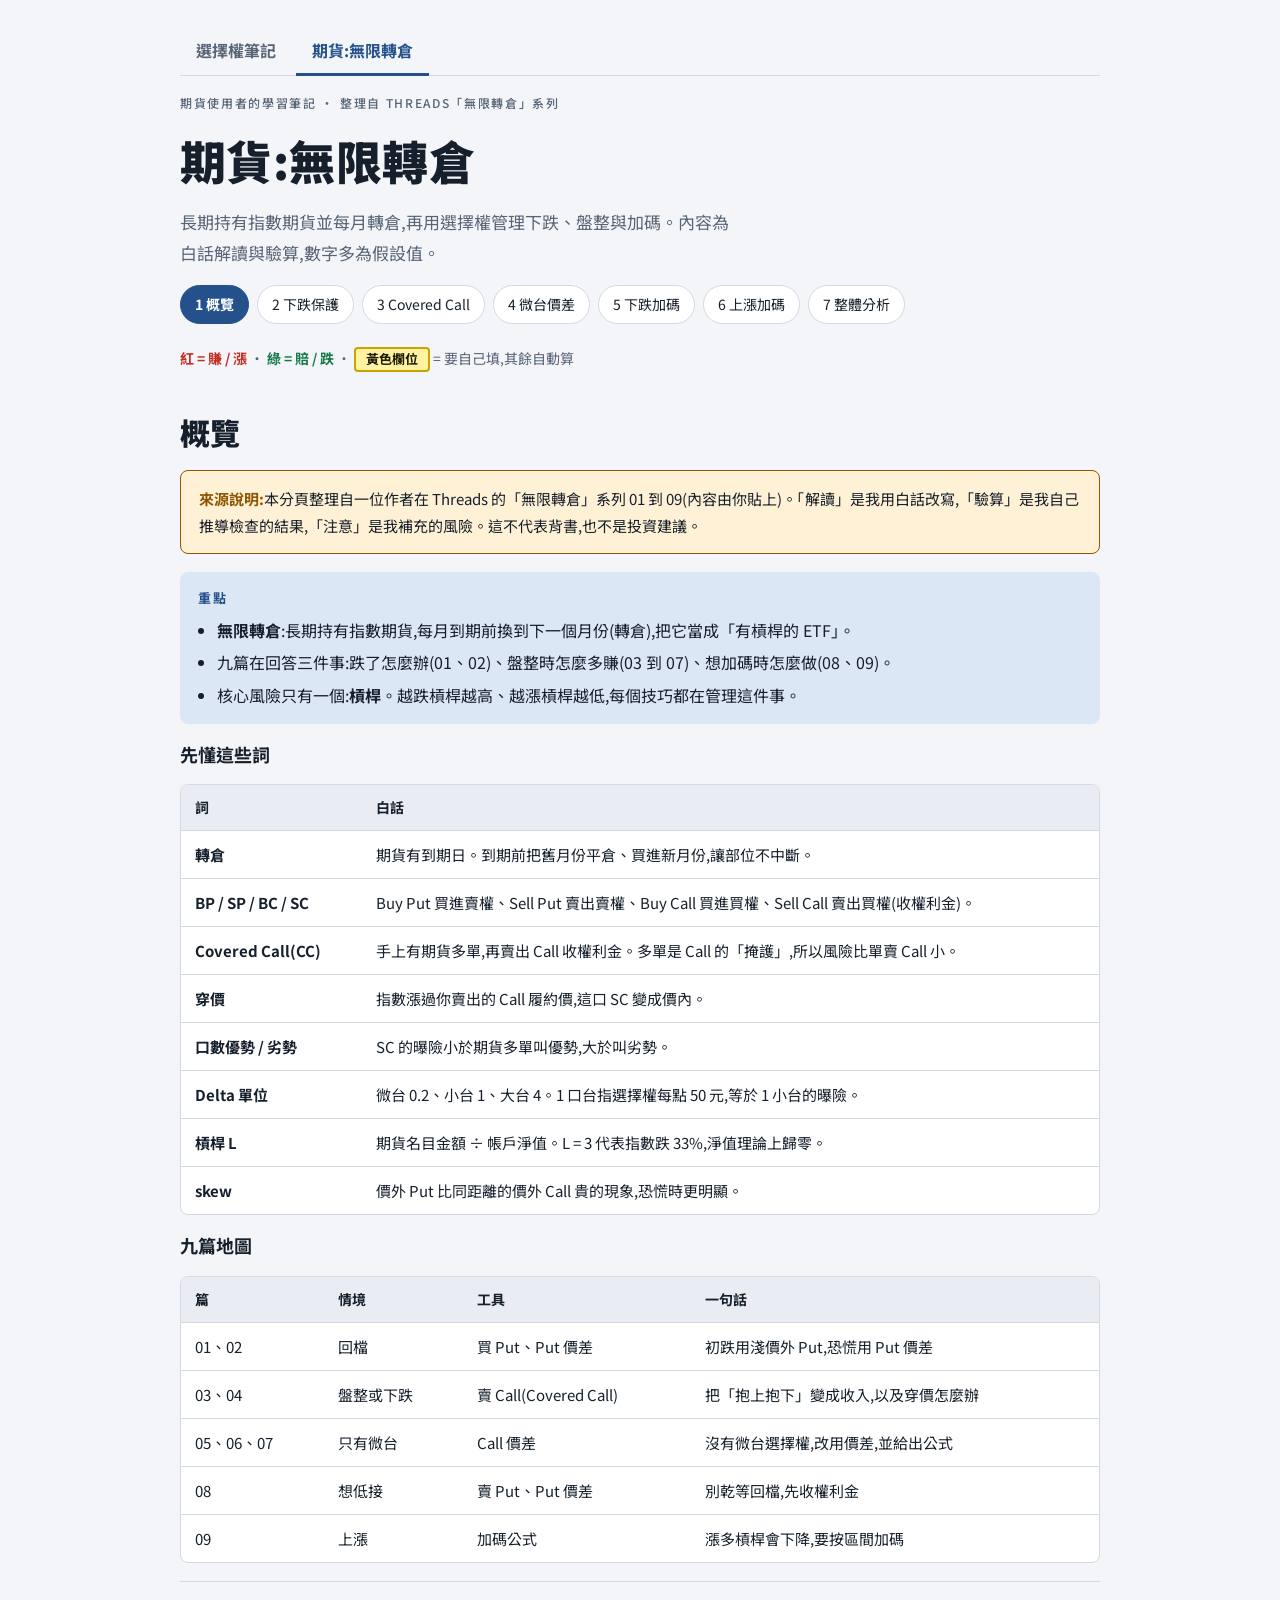
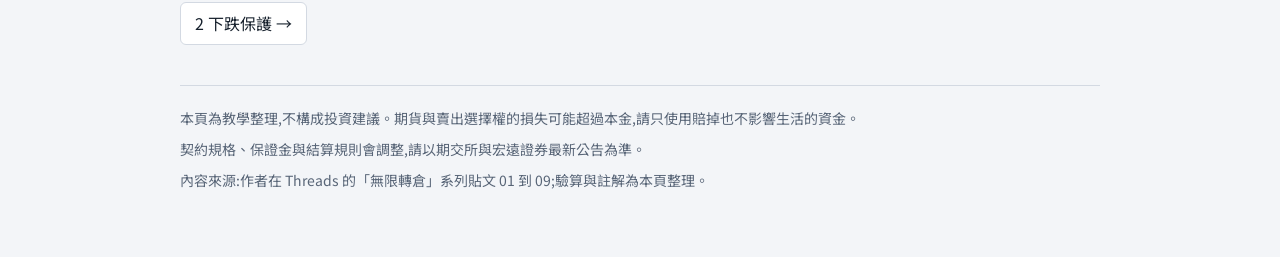
==== public/futures.html @ e097d21a "Add files via upload" ====
<!doctype html>
<html lang="zh-Hant">
<head>
<meta charset="utf-8">
<meta name="viewport" content="width=device-width, initial-scale=1, viewport-fit=cover">
<title>期貨無限轉倉筆記</title>
<style>:root{color-scheme:light;padding-top:env(safe-area-inset-top,0px);padding-bottom:env(safe-area-inset-bottom,0px)}body{margin:0}img{max-width:100%}[hidden]{display:none!important}</style>
<link rel="stylesheet" href="https://fonts.googleapis.com/css2?family=IBM+Plex+Mono:wght@400;500;600&family=Noto+Sans+TC:wght@400;500;700;900&display=swap">
<link rel="stylesheet" href="style.css">
</head>
<body>
<div class="wrap">

<header class="top">
  <nav class="sitenav" aria-label="網站">
    <a href="index.html">選擇權筆記</a>
    <a href="futures.html" aria-current="page">期貨:無限轉倉</a>
  </nav>
  <span class="eyebrow">期貨使用者的學習筆記 · 整理自 Threads「無限轉倉」系列</span>
  <h1>期貨:無限轉倉</h1>
  <p class="lead">長期持有指數期貨並每月轉倉,再用選擇權管理下跌、盤整與加碼。內容為白話解讀與驗算,數字多為假設值。</p>
  <nav class="toc" aria-label="章節">
    <a href="#overview">1 概覽</a>
    <a href="#down">2 下跌保護</a>
    <a href="#cc">3 Covered Call</a>
    <a href="#micro">4 微台價差</a>
    <a href="#addlow">5 下跌加碼</a>
    <a href="#addhigh">6 上漲加碼</a>
    <a href="#view">7 整體分析</a>
  </nav>
  <p class="legend"><span class="up"><b>紅 = 賺 / 漲</b></span> · <span class="down"><b>綠 = 賠 / 跌</b></span> · <span class="fillkey">黃色欄位</span> = 要自己填,其餘自動算</p>
</header>

<section id="overview">
  <h2>概覽</h2>
  <div class="note"><b>來源說明:</b>本分頁整理自一位作者在 Threads 的「無限轉倉」系列 01 到 09(內容由你貼上)。「解讀」是我用白話改寫,「驗算」是我自己推導檢查的結果,「注意」是我補充的風險。這不代表背書,也不是投資建議。</div>
  <div class="key"><b class="k">重點</b>
    <ul>
      <li><b>無限轉倉</b>:長期持有指數期貨,每月到期前換到下一個月份(轉倉),把它當成「有槓桿的 ETF」。</li>
      <li>九篇在回答三件事:跌了怎麼辦(01、02)、盤整時怎麼多賺(03 到 07)、想加碼時怎麼做(08、09)。</li>
      <li>核心風險只有一個:<b>槓桿</b>。越跌槓桿越高、越漲槓桿越低,每個技巧都在管理這件事。</li>
    </ul>
  </div>

  <h3>先懂這些詞</h3>
  <div class="tablewrap"><table style="min-width:560px">
    <thead><tr><th>詞</th><th>白話</th></tr></thead>
    <tbody>
      <tr><td><b>轉倉</b></td><td>期貨有到期日。到期前把舊月份平倉、買進新月份,讓部位不中斷。</td></tr>
      <tr><td><b>BP / SP / BC / SC</b></td><td>Buy Put 買進賣權、Sell Put 賣出賣權、Buy Call 買進買權、Sell Call 賣出買權(收權利金)。</td></tr>
      <tr><td><b>Covered Call(CC)</b></td><td>手上有期貨多單,再賣出 Call 收權利金。多單是 Call 的「掩護」,所以風險比單賣 Call 小。</td></tr>
      <tr><td><b>穿價</b></td><td>指數漲過你賣出的 Call 履約價,這口 SC 變成價內。</td></tr>
      <tr><td><b>口數優勢 / 劣勢</b></td><td>SC 的曝險小於期貨多單叫優勢,大於叫劣勢。</td></tr>
      <tr><td><b>Delta 單位</b></td><td>微台 0.2、小台 1、大台 4。1 口台指選擇權每點 50 元,等於 1 小台的曝險。</td></tr>
      <tr><td><b>槓桿 L</b></td><td>期貨名目金額 ÷ 帳戶淨值。L = 3 代表指數跌 33%,淨值理論上歸零。</td></tr>
      <tr><td><b>skew</b></td><td>價外 Put 比同距離的價外 Call 貴的現象,恐慌時更明顯。</td></tr>
    </tbody>
  </table></div>

  <h3>九篇地圖</h3>
  <div class="tablewrap"><table style="min-width:600px">
    <thead><tr><th>篇</th><th>情境</th><th>工具</th><th>一句話</th></tr></thead>
    <tbody>
      <tr><td>01、02</td><td>回檔</td><td>買 Put、Put 價差</td><td>初跌用淺價外 Put,恐慌用 Put 價差</td></tr>
      <tr><td>03、04</td><td>盤整或下跌</td><td>賣 Call(Covered Call)</td><td>把「抱上抱下」變成收入,以及穿價怎麼辦</td></tr>
      <tr><td>05、06、07</td><td>只有微台</td><td>Call 價差</td><td>沒有微台選擇權,改用價差,並給出公式</td></tr>
      <tr><td>08</td><td>想低接</td><td>賣 Put、Put 價差</td><td>別乾等回檔,先收權利金</td></tr>
      <tr><td>09</td><td>上漲</td><td>加碼公式</td><td>漲多槓桿會下降,要按區間加碼</td></tr>
    </tbody>
  </table></div>
</section>

<section id="down">
  <h2>01、02 下跌時怎麼保護</h2>
  <p>作者把回檔分成兩個階段,各階段最好的工具不一樣。共同的邏輯是:<b>保護要趁便宜時買</b>。</p>
  <div class="grid g2">
    <div class="card">
      <h3>初跌、剛轉弱 <small>IV 還沒爆高</small></h3>
      <ul class="plain">
        <li><b>第一名:買淺價外 Put(BP)</b></li>
        <li>成本與保護最均衡</li>
        <li>IV 低、Put 便宜,適合提早建立</li>
        <li>排最後的是賣 Call:能收錢,但擋不住繼續下跌</li>
      </ul>
    </div>
    <div class="card">
      <h3>已跌一大段、恐慌 <small>IV 已高</small></h3>
      <ul class="plain">
        <li><b>第一名:Put 價差</b>(買一口 Put,同時賣更低履約價的 Put 補貼成本)</li>
        <li>IV 高時單買 Put 太貴</li>
        <li>恐慌時價外 Put 因 skew 特別貴</li>
        <li>賣價外 Call:權利金肥,但擋不住崩跌</li>
      </ul>
    </div>
  </div>
  <p class="muted small">作者更正:恐慌時補貼成本用的是 SP(賣 Put),不是 BP。</p>
  <details><summary>看完整排名</summary>
    <div class="grid g2" style="margin-top:12px">
      <div><b>初跌排名</b>
        <ol class="steps"><li>BP 淺價外</li><li>BP 價平</li><li>Buy Put Spread</li><li>BP 深價外</li><li>SC 價外</li><li>SC 價平</li><li>SC 價內</li><li>SC 深價內</li></ol></div>
      <div><b>恐慌排名</b>
        <ol class="steps"><li>Buy Put Spread</li><li>BP 價平</li><li>BP 淺價外</li><li>BP 深價外</li><li>SC 價外</li><li>SC 價平</li><li>SC 價內</li><li>SC 深價內</li></ol></div>
    </div>
    <p class="muted small" style="margin-top:10px">價內的 SC 雖然降低 Delta,但會鎖死之後的反彈空間,所以越價內排名越後面。</p>
  </details>
  <div class="chartwrap"><div id="f-chartA" role="img" aria-label="期貨加 Put 價差的損益示意圖"></div></div>
  <p class="muted small">示意圖(單位為相對點數):虛線是只有期貨,實線是期貨加 Put 價差。跌到買入的 Put 履約價後損失被擋住,再跌過賣出的 Put 履約價,保護用完,損失又開始增加。</p>
  <div class="info"><b>注意:</b>買 Put 是持續的保費成本。Put 價差只防「一段」跌幅,崩盤跌過賣出的 Put 履約價就不再有保護。作者的排名來自邏輯與經驗,貼文沒有提供回測。</div>
</section>

<section id="cc">
  <h2>03、04 盤整時賣 Call(Covered Call)</h2>
  <p>作者的想法:無限轉倉平常上下震盪,「抱上抱下像做白工」。Covered Call 把盤整變成收入,代價是上漲會被封頂。</p>
  <h3>七個步驟</h3>
  <div class="card">
    <ol class="steps">
      <li><b>算總 Delta</b>:微台 0.2、小台 1、大台 4,加總就是你的期貨曝險。例如 1 大台加 2 小台 = 6。</li>
      <li><b>選週選</b>:週選、週五選或次週選,不要一開始就選月選。短期比較好預測。</li>
      <li><b>選履約價</b>:參考日 K 以上的轉折高點、起跌點、大量區、缺口、均線。</li>
      <li><b>算損益兩平</b> = 履約價 + 權利金,通常要大於「當月轉倉成本價」。下跌時建立 SC 要特別注意這點。</li>
      <li><b>決定口數</b>:SC 與期貨的比例小於 1:1。例如總 Delta 是 6,SC 最多 5 口,上漲時仍有一部分的超額獲利。</li>
      <li><b>下單</b>:掛單或讓點成交。</li>
      <li><b>持有等結算</b>:最簡單是一路壓制到歸零(權利金全收);另一種是被穿價,見下方。</li>
    </ol>
  </div>
  <div class="chartwrap"><div id="f-chartB" role="img" aria-label="期貨加 Covered Call 的損益示意圖"></div></div>
  <p class="muted small">示意圖:虛線是只有期貨,實線是期貨加賣出 Call。履約價以上損益被封頂在「履約價 + 權利金 − 建倉價」。只要這個數大於 0,被穿價也不會賠,只是賺得少。</p>
  <div class="card">
    <h3>數字例子(假設)</h3>
    <ul class="plain num" style="font-size:15px">
      <li>1 口小台多單,建倉價 46,000</li>
      <li>賣 1 口週選 Call,履約價 47,000,權利金 150 點 = <span class="up">+7,500</span> 元</li>
      <li>損益兩平 = 47,000 + 150 = 47,150,大於 46,000,條件成立</li>
      <li>漲過 47,000 後,整組最多賺 (47,150 − 46,000) × 50 = <span class="up">+57,500</span> 元,不再增加</li>
      <li>下跌時只有 150 點(7,500 元)的緩衝</li>
    </ul>
  </div>

  <h3>04 被穿價怎麼辦</h3>
  <div class="tablewrap"><table style="min-width:600px">
    <thead><tr><th>情況</th><th>作者的做法</th><th>白話原因</th></tr></thead>
    <tbody>
      <tr><td><b>SC 口數優勢</b><br><span class="muted">SC 少於期貨</span></td><td>不要停損 SC,可以加碼 SC,最好進結算</td><td>SC 進價內後權利金會加速上升,此時停損往往停在很差的位置。期貨的獲利會抵銷,只是少賺。</td></tr>
      <tr><td><b>SC 等口數</b></td><td>一律進結算</td><td>沒有優勢,不要在中途操作</td></tr>
      <tr><td><b>SC 口數劣勢</b><br><span class="muted">SC 多於期貨</span></td><td>初學者最該避免。減碼到等口數,記錄虧損</td><td>上漲時 SC 的虧損會超過期貨獲利</td></tr>
    </tbody>
  </table></div>
  <ul class="plain">
    <li><b>口數優勢時加碼 SC 看法</b>:看反轉就選價內、看盤整選價平、看盤漲選價外。看續急漲則不動作,保留期貨獲利。</li>
    <li><b>不要對鎖 SC 隨意停損</b>:用反向部位把 SC 的損益鎖住,或在價內中途停損,都容易停在最差位置。</li>
    <li>如果真要停損,力求在<b>幾乎沒有時間價值</b>時做。</li>
    <li>結算後 SC 虧損怎麼處理,作者說後續再分享(你貼的九篇沒有這段)。</li>
  </ul>
  <div class="info"><b>我的分析:</b>
    <ul class="plain">
      <li>「只是少賺不會賠」要<b>同時</b>成立兩個條件:履約價 + 權利金 &gt; 建倉成本,且 SC 口數 ≤ 期貨曝險。有一個不成立,少賺就變成真的賠。</li>
      <li>上漲被封頂,下跌只有權利金緩衝。所以跌大時 CC 幫助有限,這就是第 01、02 篇要另外買 Put 的原因。</li>
      <li>「不要停損 SC」是針對口數優勢的情形,不能套用到等口數以上。</li>
      <li>週選的 Gamma 很大,穿價後權利金劇烈波動,心理壓力大。</li>
    </ul>
  </div>
</section>

<section id="micro">
  <h2>05、06、07 只有微台時:Call 價差</h2>
  <p>台指選擇權每點 50 元,微台每點 10 元,<b>1 口選擇權 = 5 口微台</b>。微台不足 5 口時,沒有對應的選擇權可以做 Covered Call,所以作者改用 <b>Call 價差</b>:賣出履約價 S1 的 Call,同時買進更高履約價 S2 的 Call 當保險。這樣最壞虧損固定,不會無限擴大。</p>
  <div class="tablewrap"><table style="min-width:560px">
    <thead><tr><th>符號</th><th>意思</th></tr></thead>
    <tbody>
      <tr><td class="num">n</td><td>微台口數(小於 5)</td></tr>
      <tr><td class="num">F</td><td>期貨建倉價</td></tr>
      <tr><td class="num">S1 / S2</td><td>賣出 Call 的履約價 / 買進 Call 的履約價</td></tr>
      <tr><td class="num">P</td><td>價差收到的權利金(點)</td></tr>
      <tr><td class="num">D</td><td>下跌保護:權利金能墊住的點數,D = 5P ÷ n</td></tr>
      <tr><td class="num">U</td><td>價差最大虧損相當於微台上漲多少點,U = 5(S2 − S1 − P) ÷ n</td></tr>
      <tr><td class="num">X</td><td>漲過 S2 之後,獲利回到「漲到 S1 時」那麼多的期貨價</td></tr>
      <tr><td class="num">E</td><td>保護恢復比 = D ÷ (X − F)。越大越好</td></tr>
    </tbody>
  </table></div>
  <div class="card">
    <h3>作者的結論,翻成白話</h3>
    <ul class="plain">
      <li><b>安全條件</b>:n × (S1 − F) ≥ 5 × (S2 − S1 − P)。意思是微台漲到 S1 賺的錢,足夠付價差的最壞虧損。</li>
      <li><b>保護與犧牲是固定總和</b>:D + U = 5 × (S2 − S1) ÷ n。想多保護就必須多犧牲上漲空間,沒有免費午餐。</li>
      <li>例:1 口微台、價差 500 點,D + U 一定等於 2,500。想保護 2,000 點,最多只能犧牲 500 點上漲。</li>
      <li><b>有效成本</b> Feff = F − D,可以理解成把權利金折進建倉價之後的成本。</li>
      <li>最佳化(找最大的 E)可以用 Excel 解。</li>
    </ul>
  </div>
  <h3>微台 Call 價差試算</h3>
  <div class="calc">
    <fieldset class="fillset">
      <legend>我的參數(預設是範例)</legend>
      <div class="fields">
        <label for="m-n">微台口數 n <input class="fill" id="m-n" type="number" step="1" min="1" inputmode="numeric" value="1"></label>
        <label for="m-F">建倉價 F <input class="fill" id="m-F" type="number" step="50" inputmode="numeric" value="44000"></label>
        <label for="m-S1">賣出履約價 S1 <input class="fill" id="m-S1" type="number" step="100" inputmode="numeric" value="46000"></label>
        <label for="m-S2">買進履約價 S2 <input class="fill" id="m-S2" type="number" step="100" inputmode="numeric" value="46500"></label>
        <label for="m-P">價差權利金 P(點) <input class="fill" id="m-P" type="number" step="1" inputmode="decimal" value="250"></label>
      </div>
    </fieldset>
    <div class="out" id="m-out" aria-live="polite"></div>
  </div>
  <div class="chartwrap"><div id="f-chartD" role="img" aria-label="微台加 Call 價差的損益圖"></div></div>
  <div class="info"><b>驗算結果:</b>
    <ul class="plain">
      <li>式 1 到式 4、式 6 我用損益函數推導,都成立。</li>
      <li><b>式 5 的正負號疑似寫反</b>:貼文寫 Feff = S1 − 5(S1 − S2) ÷ n。我推出來是 Feff = S1 − 5(S2 − S1) ÷ n。用範例數字代入,貼文的式子會得到 48,500,正確應是 43,500。這只在條件剛好取等號時成立,請向作者確認。</li>
      <li>組合損益漲過 S1 後的最低點在 S2。作者的安全條件比「剛好不虧」更保守,多留了一段餘裕。</li>
    </ul>
  </div>
  <div class="note"><b>注意:</b>條件成立代表「往上不會虧」,不是「沒有風險」。價格跌破 F − D 還是會虧。而且條件要求 S1 離建倉價夠遠,等於建倉價要低很多(已經有明顯浮盈)才做得起這個價差。</div>
</section>

<section id="addlow">
  <h2>08 下跌加碼:賣 Put,別乾等</h2>
  <p>想低接卻等不到回檔?作者的做法是先<b>賣 Put 收權利金</b>。如果真的跌到履約價,結算的虧損就直接轉成期貨多單的進場價。等於「一張附權利金的限價買單」。</p>
  <div class="chartwrap"><div id="f-chartC" role="img" aria-label="裸賣 Put 與 Put 價差的損益示意圖"></div></div>
  <p class="muted small">示意圖:虛線是裸賣 Put,跌越多虧越多。實線是 Put 價差,最大虧損被固定。</p>
  <div class="tablewrap"><table style="min-width:600px">
    <thead><tr><th></th><th>裸賣 Put(SP)</th><th>Put 價差</th></tr></thead>
    <tbody>
      <tr><td><b>權利金</b></td><td>最多</td><td>較少</td></tr>
      <tr><td><b>保證金</b></td><td>高</td><td>省</td></tr>
      <tr><td><b>最大虧損</b></td><td>很大,不固定</td><td>已知</td></tr>
      <tr><td><b>結算前能否動作</b></td><td>要等結算才能加碼</td><td>可以中途轉成期貨多單</td></tr>
      <tr><td><b>怕 V 型反轉</b></td><td>怕,會錯過進場點</td><td>比較不怕</td></tr>
      <tr><td><b>適合情境</b></td><td>接近結算、權利金非常超額(高 IV、逆勢進場)</td><td>一般情況</td></tr>
    </tbody>
  </table></div>
  <div class="card">
    <h3>作者的評分方式</h3>
    <ul class="plain">
      <li>F:理論期貨價,W:價差寬度,K:賣出的 Put 履約價,C:收到權利金。</li>
      <li><b>損益兩平緩衝</b> D = F − K + C(現價離損益兩平多遠)。</li>
      <li><b>風險效率</b> E = D ÷ (W − C):每承擔 1 點最大風險,換到多少點保護。</li>
      <li>在「權利金不低於 Cmin」的前提下找最大的 <span class="num">E × (C ÷ Cmin)^0.5</span>。開根號是讓權利金有權重,但效益遞減,不會一直偏向價平。</li>
    </ul>
  </div>
  <div class="calc">
    <fieldset class="fillset">
      <legend>Put 價差試算(預設是範例)</legend>
      <div class="fields">
        <label for="sp-F">理論期貨價 F <input class="fill" id="sp-F" type="number" step="50" inputmode="numeric" value="46000"></label>
        <label for="sp-K">賣出 Put 履約價 K <input class="fill" id="sp-K" type="number" step="100" inputmode="numeric" value="45000"></label>
        <label for="sp-W">價差寬度 W <input class="fill" id="sp-W" type="number" step="100" inputmode="numeric" value="500"></label>
        <label for="sp-C">收到權利金 C(點) <input class="fill" id="sp-C" type="number" step="1" inputmode="decimal" value="150"></label>
        <label for="sp-Cmin">最低權利金 Cmin <input class="fill" id="sp-Cmin" type="number" step="1" inputmode="decimal" value="100"></label>
      </div>
    </fieldset>
    <div class="out" id="sp-out" aria-live="polite"></div>
  </div>
  <div class="info"><b>注意:</b>賣 Put 是在下跌時<b>增加多方曝險</b>。多單已經被套牢時再賣 Put,崩盤時損失會疊加。價差能固定單筆最大虧損,但如果連續加碼,總風險仍會累積。權利金也不是保證:結算時價內的 Put 要付現金。</div>
</section>

<section id="addhigh">
  <h2>09 上漲加碼:維持槓桿區間</h2>
  <p>作者的論點:正二(每日再平衡,維持約 2 倍曝險)設計不好;期貨無限轉倉則是<b>越跌槓桿越高、越漲槓桿越低</b>。漲多了槓桿會自然下降,所以應該依區間加碼,讓槓桿維持在你設定的範圍內。</p>
  <div class="card">
    <h3>公式,翻成白話</h3>
    <ul class="plain">
      <li><b>淨值</b> E(F) = E0 + n × M × (F − F0)</li>
      <li><b>槓桿</b> L = n × M × F ÷ E(F)(名目金額 ÷ 淨值)</li>
      <li>設定區間 Lmin 到 Lmax(例如 2.5 到 3.5)。L 跌到 Lmin 以下就該加碼。</li>
      <li><b>加碼觸發價</b>:Lmin × (E0 − n×M×F0) ÷ (n×M×(1 − Lmin))</li>
      <li><b>加碼後不超過 Lmax 的最低價</b>:Lmax × (E0 − n×M×F0) ÷ (M × (n + 1 − n×Lmax))</li>
      <li>加碼要在這兩個價位之間完成。我驗算過這兩條式子,推導成立。</li>
    </ul>
  </div>
  <h3>加碼區間試算</h3>
  <div class="calc">
    <fieldset class="fillset">
      <legend>我的部位(預設是範例)</legend>
      <div class="fields">
        <label for="lv-E">初始淨值 E0(元) <input class="fill" id="lv-E" type="number" step="10000" inputmode="numeric" value="2300000"></label>
        <label for="lv-n">目前口數 n <input class="fill" id="lv-n" type="number" step="1" min="1" inputmode="numeric" value="3"></label>
        <label for="lv-M">契約乘數 M
          <select class="fill" id="lv-M"><option value="10">微台 10</option><option value="50" selected>小台 50</option><option value="200">大台 200</option></select></label>
        <label for="lv-F">建倉價 F0 <input class="fill" id="lv-F" type="number" step="50" inputmode="numeric" value="46000"></label>
        <label for="lv-min">槓桿下限 Lmin <input class="fill" id="lv-min" type="number" step="0.1" inputmode="decimal" value="2.5"></label>
        <label for="lv-max">槓桿上限 Lmax <input class="fill" id="lv-max" type="number" step="0.1" inputmode="decimal" value="3.5"></label>
      </div>
    </fieldset>
    <div class="out" id="lv-out" aria-live="polite"></div>
  </div>
  <div class="tablewrap"><table id="lv-table" style="min-width:560px">
    <thead><tr><th>第幾次加碼</th><th class="r">目前口數</th><th class="r">價位區間(低 → 高)</th><th class="r">加碼後口數</th><th class="r">觸發價的加碼後槓桿</th></tr></thead>
    <tbody></tbody>
  </table></div>
  <div class="note"><b>注意:</b>表格假設每次都在觸發價加碼。實際要考慮保證金是否足夠、價格跳空、手續費與稅。加碼價位低於這個區間會讓槓桿太高,高於區間就超過了作者建議的時機。</div>
</section>

<section id="view">
  <h2>我的整體分析</h2>
  <div class="grid g2">
    <div class="card">
      <h3>這套方法成立的前提</h3>
      <ul class="plain">
        <li>標的長期向上(台股指數)</li>
        <li>有足夠的現金緩衝,不會被強制平倉</li>
        <li>懂結算、保證金、Delta 與口數的算法</li>
        <li>能照規則執行,不臨時改變</li>
      </ul>
    </div>
    <div class="card">
      <h3>主要風險</h3>
      <ul class="plain">
        <li><b>爆倉</b>:槓桿 3 倍,跌約 33% 淨值理論上歸零,實務上更早被強制平倉</li>
        <li><b>賣方風險</b>:SC、SP 都是賣方,損失可能很大</li>
        <li><b>跳空與夜盤</b>:停損來不及執行</li>
        <li><b>越跌越加碼</b>:08 的做法在崩盤時是疊加風險</li>
      </ul>
    </div>
  </div>
  <div class="card">
    <h3>九篇貼文沒有提供的資訊</h3>
    <ul class="plain">
      <li>回測資料與最大回撤</li>
      <li>實際的保證金需求與追繳規則</li>
      <li>轉倉成本(正價差與逆價差)、手續費、期交稅</li>
      <li>「輾壓正二」缺乏數據:槓桿 2.5 到 3.5 倍本來就比 2 倍風險高,不能只比報酬</li>
    </ul>
  </div>
  <div class="info"><b>給你的建議路徑:</b>你已經會做期貨,可以先把這頁當作學習材料。先在選擇權部分的模擬環境理解 Covered Call 與價差的損益,再用一口小台或微台試單。槓桿的規劃最重要:先決定你能承受的最大跌幅,再反推最高槓桿。這是教學資訊,不構成投資建議,是否採用請自行判斷。</div>
</section>

<footer>
  <span>本頁為教學整理,不構成投資建議。期貨與賣出選擇權的損失可能超過本金,請只使用賠掉也不影響生活的資金。</span>
  <span>契約規格、保證金與結算規則會調整,請以期交所與宏遠證券最新公告為準。</span>
  <span>內容來源:作者在 Threads 的「無限轉倉」系列貼文 01 到 09;驗算與註解為本頁整理。</span>
</footer>

</div>

<script>
/* ---------- 期貨:無限轉倉 ---------- */
(function(){
  var g=function(id){return document.getElementById(id);};
  var fmt=function(n){return Math.round(n).toLocaleString('en-US');};
  var sgn=function(n){var r=Math.round(n);return (r>0?'+':(r<0?'−':''))+Math.abs(r).toLocaleString('en-US');};
  var cls=function(n){return n>0?'up':(n<0?'down':'');};
  var nv=function(id,d){var v=parseFloat(g(id).value);return isNaN(v)?d:v;};
  function nice(lo,hi,cnt){
    var raw=(hi-lo)/cnt; if(raw<=0) return [lo];
    var p=Math.pow(10,Math.floor(Math.log10(raw))), m=raw/p, st=(m<=1?1:(m<=2?2:(m<=5?5:10)))*p, out=[];
    for(var v=Math.ceil(lo/st)*st; v<=hi+1e-9; v+=st) out.push(v);
    return out;
  }
  function chart(id,o){
    var el=g(id); if(!el) return;
    var W=o.W||560,H=o.H||260,ml=o.ml||56,mr=o.mr||16,mt=24,mb=44;
    var xs=function(x){return ml+(x-o.x0)/(o.x1-o.x0)*(W-ml-mr);};
    var ys=function(y){return mt+(o.y1-y)/(o.y1-o.y0)*(H-mt-mb);};
    var s='<svg viewBox="0 0 '+W+' '+H+'" style="min-width:'+(o.minw||460)+'px;display:block;width:100%;height:auto" aria-hidden="true">';
    (o.yt||[]).forEach(function(t){ s+='<line class="'+(t[0]===0?'axis0':'axis')+'" x1="'+ml+'" x2="'+(W-mr)+'" y1="'+ys(t[0])+'" y2="'+ys(t[0])+'"/>'+(t[1]!==''?'<text class="tick" x="'+(ml-8)+'" y="'+(ys(t[0])+4)+'" text-anchor="end">'+t[1]+'</text>':''); });
    (o.xt||[]).forEach(function(t){ s+='<line class="axis" x1="'+xs(t[0])+'" x2="'+xs(t[0])+'" y1="'+mt+'" y2="'+(H-mb)+'" stroke-dasharray="2 4"/><text class="tick" x="'+xs(t[0])+'" y="'+(H-mb+16)+'" text-anchor="middle">'+t[1]+'</text>'; });
    s+='<text class="cap" x="'+(ml+(W-ml-mr)/2)+'" y="'+(H-6)+'" text-anchor="middle">'+o.xl+'</text><text class="cap" x="'+(ml-8)+'" y="'+(mt-8)+'" text-anchor="end">'+o.yl+'</text>';
    o.series.forEach(function(se){ s+='<polyline class="'+se.cls+'" points="'+se.pts.map(function(p){return xs(p[0]).toFixed(1)+','+ys(p[1]).toFixed(1);}).join(' ')+'"/>'; });
    (o.texts||[]).forEach(function(t){ s+='<text class="lbl2" style="font-size:13px;font-weight:700;fill:var(--fg)" x="'+(xs(t.x)+(t.dx||0))+'" y="'+(ys(t.y)+(t.dy||0))+'" text-anchor="'+(t.a||'start')+'">'+t.t+'</text>'; });
    (o.marks||[]).forEach(function(m){ s+='<circle class="dot" cx="'+xs(m.x)+'" cy="'+ys(m.y)+'" r="5"/>'; });
    el.innerHTML=s+'</svg>';
  }
  var ZERO=[[0,'0']];
  /* A: 期貨 + Put 價差 */
  chart('f-chartA',{x0:80,x1:120,y0:-20,y1:22,yt:ZERO,xt:[[87,'賣出 Put'],[95,'買入 Put'],[100,'建倉價']],xl:'指數(相對點數)',yl:'損益',
    series:[{cls:'ld',pts:[[80,-20],[120,20]]},{cls:'l3',pts:[[80,-14],[87,-7],[95,-7],[120,18]]}],
    texts:[{x:119,y:20,t:'只有期貨',a:'end',dy:-10},{x:119,y:18,t:'期貨 + Put 價差',a:'end',dy:36},{x:91,y:-7,t:'保護區:損失被擋住',a:'middle',dy:-12}]});
  /* B: 期貨 + Covered Call */
  chart('f-chartB',{x0:80,x1:120,y0:-22,y1:24,yt:ZERO,xt:[[100,'建倉價'],[108,'履約價']],xl:'指數(相對點數)',yl:'損益',
    series:[{cls:'ld',pts:[[80,-20],[120,20]]},{cls:'l2',pts:[[80,-17],[108,11],[120,11]]}],
    texts:[{x:119,y:20,t:'只有期貨',a:'end',dy:-10},{x:119,y:11,t:'封頂',a:'end',dy:24}]});
  /* C: 裸 SP vs Put 價差 */
  chart('f-chartC',{x0:80,x1:120,y0:-18,y1:10,yt:ZERO,xt:[[92,'買入 Put'],[100,'賣出 Put 履約價']],xl:'指數(相對點數)',yl:'損益',
    series:[{cls:'ld',pts:[[80,-16],[100,4],[120,4]]},{cls:'l1',pts:[[80,-4],[92,-4],[100,4],[120,4]]}],
    texts:[{x:80,y:-16,t:'裸賣 Put:跌越多虧越多',a:'start',dx:6,dy:-8},{x:80,y:-4,t:'價差:最大虧損固定',a:'start',dx:6,dy:-8}]});

  /* D: 微台 Call 價差 */
  function renderMicro(){
    var n=Math.max(1,nv('m-n',1)),F=nv('m-F',44000),S1=nv('m-S1',46000),S2=nv('m-S2',46500),P=nv('m-P',250),W=S2-S1;
    if(!(W>0)){ g('m-out').innerHTML='<div class="note">買進履約價 S2 要大於賣出履約價 S1。</div>'; g('f-chartD').innerHTML=''; return; }
    var T=function(S){ return 10*n*(S-F)+50*P-50*Math.max(0,Math.min(S-S1,W)); };
    var maxLoss=50*(W-P), gainS1=10*n*(S1-F), ok=gainS1>=maxLoss;
    var D=5*P/n, U=5*(W-P)/n, X=S1+5*W/n, Feff=F-D, E=(X-F)>0?D/(X-F):0, tmin=T(S2);
    var rows=[
      ['價差收到權利金',sgn(50*P)+' 元',cls(1)],
      ['價差最大虧損','−'+fmt(maxLoss)+' 元','down'],
      ['微台漲到 S1 的獲利',sgn(gainS1)+' 元',cls(gainS1)],
      ['安全條件(獲利 ≥ 最大虧損)',ok?'成立':'不成立',ok?'up':'down'],
      ['漲過 S1 後的最低點(在 S2)',sgn(tmin)+' 元',cls(tmin)],
      ['下跌保護 D = 5P ÷ n',fmt(D)+' 點',''],
      ['上漲犧牲 U',fmt(U)+' 點',''],
      ['D + U = 5(S2−S1) ÷ n',fmt(D+U)+' 點',''],
      ['有效成本 Feff = F − D',fmt(Feff),''],
      ['追回價 X = S1 + 5(S2−S1) ÷ n',fmt(X),''],
      ['保護恢復比 E = D ÷ (X−F)',(Math.round(E*100)/100)+'','']
    ];
    var html=rows.map(function(r){ return '<div class="row" style="grid-template-columns:minmax(0,1fr) auto"><span>'+r[0]+'</span><span class="num '+r[2]+'"><b>'+r[1]+'</b></span></div>'; }).join('');
    if(n>=5) html+='<div class="note">n 達 5 口以上,微台曝險已可對應 1 口選擇權,可以直接做 Covered Call。</div>';
    g('m-out').innerHTML=html;
    var x0=Math.min(F-D-400,F-600), x1=S2+Math.max(600,W);
    var pts=[[x0,T(x0)],[F,T(F)],[S1,T(S1)],[S2,T(S2)],[x1,T(x1)]];
    var pure=[[x0,10*n*(x0-F)],[x1,10*n*(x1-F)]];
    var all=pts.concat(pure).map(function(p){return p[1];});
    var lo=Math.min.apply(null,all.concat([0])), hi=Math.max.apply(null,all.concat([0]));
    var pad=(hi-lo)*0.14, y0=lo-pad, y1=hi+pad;
    var yt=nice(y0,y1,5).map(function(v){return [v,(Math.round(v/1000)/10)+'萬'];});
    var xt=[[F,'F'],[S1,'S1'],[S2,'S2']];
    chart('f-chartD',{W:620,H:300,x0:x0,x1:x1,y0:y0,y1:y1,yt:yt,xt:xt,xl:'到期指數',yl:'損益(元)',minw:520,
      series:[{cls:'ld',pts:pure},{cls:'l1',pts:pts}],
      texts:[{x:x1,y:10*n*(x1-F),t:'只有微台',a:'end',dy:-10},{x:S1,y:T(S1),t:'微台 + Call 價差',a:'middle',dy:-12}],
      marks:[{x:F-D,y:0}]});
  }
  ['m-n','m-F','m-S1','m-S2','m-P'].forEach(function(id){ g(id).addEventListener('input',renderMicro); });
  renderMicro();

  /* 08: Put 價差 */
  function renderSP(){
    var F=nv('sp-F',46000),K=nv('sp-K',45000),W=nv('sp-W',500),C=nv('sp-C',150),Cm=Math.max(1,nv('sp-Cmin',100));
    var be=K-C, D=F-K+C, risk=W-C;
    var rows=[
      ['損益兩平價 K − C',fmt(be),''],
      ['損益兩平緩衝 D = F − K + C',fmt(D)+' 點',''],
      ['最大獲利 50 × C',sgn(50*C)+' 元','up'],
      ['最大虧損 50 × (W − C)',risk>0?'−'+fmt(50*risk)+' 元':'—','down']
    ];
    if(risk>0){
      var E=D/risk, sc=E*Math.sqrt(Math.max(C,0)/Cm);
      rows.push(['風險效率 E = D ÷ (W − C)',(Math.round(E*100)/100)+'','']);
      rows.push(['評分 E × (C ÷ Cmin)^0.5',(Math.round(sc*100)/100)+(C<Cm?'(低於 Cmin,不合格)':''),'']);
    }
    g('sp-out').innerHTML=rows.map(function(r){ return '<div class="row" style="grid-template-columns:minmax(0,1fr) auto"><span>'+r[0]+'</span><span class="num '+r[2]+'"><b>'+r[1]+'</b></span></div>'; }).join('')+(risk<=0?'<div class="note">收到的權利金不能大於等於價差寬度,請檢查 W 與 C。</div>':'');
  }
  ['sp-F','sp-K','sp-W','sp-C','sp-Cmin'].forEach(function(id){ g(id).addEventListener('input',renderSP); });
  renderSP();

  /* 09: 槓桿加碼 */
  function renderLev(){
    var E=nv('lv-E',2300000),n=Math.max(1,Math.round(nv('lv-n',3))),M=nv('lv-M',50),Fr=nv('lv-F',46000),Lmin=nv('lv-min',2.5),Lmax=nv('lv-max',3.5);
    var L0=n*M*Fr/E, fall=1/L0;
    var rows=[
      ['目前槓桿 L',(Math.round(L0*100)/100)+' 倍',''],
      ['淨值歸零的理論跌幅 1 ÷ L',(Math.round(fall*1000)/10)+'%','down'],
      ['上限 Lmax 對應的理論跌幅',(Math.round(100/Lmax*10)/10)+'%','down']
    ];
    var warn='';
    if(!(Lmin>1) || !(Lmax>Lmin)) warn='請確認 Lmin 大於 1,且 Lmax 大於 Lmin。';
    else if(L0<=1) warn='目前槓桿不超過 1 倍,這套加碼公式不適用。';
    else if(L0<Lmin) warn='目前槓桿已經低於 Lmin,現在就屬於可加碼的狀態。';
    g('lv-out').innerHTML=rows.map(function(r){ return '<div class="row" style="grid-template-columns:minmax(0,1fr) auto"><span>'+r[0]+'</span><span class="num '+r[2]+'"><b>'+r[1]+'</b></span></div>'; }).join('')+(warn?'<div class="note">'+warn+'</div>':'');
    var tb='';
    if(!warn || L0<Lmin){
      if(Lmin>1 && Lmax>Lmin && L0>1){
        var cn=n, cE=E, cF=Fr;
        for(var k=1;k<=5;k++){
          var base=cE-cn*M*cF; if(!(base<0)) break;
          var trig=Lmin*base/(cn*M*(1-Lmin));
          var den=M*(cn+1-cn*Lmax), fmin=den<0?Lmax*base/den:NaN;
          var Et=cE+cn*M*(trig-cF), La=(cn+1)*M*trig/Et;
          tb+='<tr><td class="num">'+k+'</td><td class="r num">'+cn+'</td><td class="r num">'+(isNaN(fmin)?'—':fmt(fmin))+' → '+fmt(trig)+'</td><td class="r num">'+(cn+1)+'</td><td class="r num">'+(Math.round(La*100)/100)+'</td></tr>';
          cE=Et; cn++; cF=trig;
        }
      }
    }
    g('lv-table').querySelector('tbody').innerHTML=tb||'<tr><td colspan="5" class="muted">請先調整參數。</td></tr>';
  }
  ['lv-E','lv-n','lv-M','lv-F','lv-min','lv-max'].forEach(function(id){ g(id).addEventListener('input',renderLev); g(id).addEventListener('change',renderLev); });
  renderLev();
})();

/* ---------- 分頁 ---------- */
(function(){
  var tabs=[].slice.call(document.querySelectorAll('nav.toc a'));
  var ids=tabs.map(function(a){return a.getAttribute('href').slice(1);});
  var secs=ids.map(function(id){return document.getElementById(id);});
  var nav=document.querySelector('nav.toc');
  function show(id,scroll){
    var i=ids.indexOf(id); if(i<0) i=0;
    secs.forEach(function(s,k){ s.hidden = (k!==i); });
    tabs.forEach(function(a,k){ if(k===i){ a.setAttribute('aria-current','page'); a.scrollIntoView({block:'nearest',inline:'center'}); } else { a.removeAttribute('aria-current'); } });
    try{ history.replaceState(null,'','#'+ids[i]); }catch(e){}
    if(scroll){ nav.scrollIntoView({block:'start'}); }
  }
  tabs.forEach(function(a){
    a.addEventListener('click',function(ev){ ev.preventDefault(); show(a.getAttribute('href').slice(1),true); });
  });
  secs.forEach(function(s,k){
    var d=document.createElement('div'); d.className='pager';
    var prev=document.createElement('button'); prev.type='button';
    var next=document.createElement('button'); next.type='button';
    if(k>0){ prev.textContent='← '+tabs[k-1].textContent; prev.addEventListener('click',function(){ show(ids[k-1],true); }); } else { prev.hidden=true; }
    if(k<secs.length-1){ next.textContent=tabs[k+1].textContent+' →'; next.addEventListener('click',function(){ show(ids[k+1],true); }); } else { next.hidden=true; }
    d.appendChild(prev); d.appendChild(next); s.appendChild(d);
  });
  window.addEventListener('hashchange',function(){ show(location.hash.slice(1),false); });
  show(location.hash.slice(1),false);
})();
</script>
</body>
</html>
---- public/style.css ----
/* Layout: 單欄筆記,章節以錨點連結跳轉;損益以台股慣例上色(紅=賺、綠=賠) */
:root{
  --bg:#F3F5F8; --surface:#FFFFFF; --surface2:#E9EDF3; --fg:#16202C; --muted:#586577; --line:#D3D9E2;
  --accent:#24508C; --accent-soft:#DCE7F5; --accent-fg:#FFFFFF;
  --up:#C42E25; --down:#16794B; --warn:#8F5600; --warn-bg:#FFF1D6;
  --c1:#24508C; --c2:#B05F00; --c3:#7B3FA3;
  --fill:#FFF2A0; --fill-fg:#1C1A00; --fill-bd:#C9A400;
  --font-body:"Noto Sans TC","PingFang TC","Microsoft JhengHei",system-ui,sans-serif;
  --font-num:"IBM Plex Mono",ui-monospace,Menlo,Consolas,monospace;
}
@media (prefers-color-scheme: dark){
  :root:not([data-theme="light"]){
    --bg:#0D1219; --surface:#151C26; --surface2:#1D2733; --fg:#E6EBF2; --muted:#98A5B6; --line:#2A3645;
    --accent:#8DB3E8; --accent-soft:#1B2C45; --accent-fg:#0D1219;
    --up:#FF7468; --down:#46D096; --warn:#F0B04A; --warn-bg:#2A2211;
    --c1:#8DB3E8; --c2:#F0A24A; --c3:#C79BEA;
    --fill:#5E4E00; --fill-fg:#FFF4B8; --fill-bd:#E0BC1A;
    color-scheme:dark;
  }
}
:root[data-theme="dark"]{
  --bg:#0D1219; --surface:#151C26; --surface2:#1D2733; --fg:#E6EBF2; --muted:#98A5B6; --line:#2A3645;
  --accent:#8DB3E8; --accent-soft:#1B2C45; --accent-fg:#0D1219;
  --up:#FF7468; --down:#46D096; --warn:#F0B04A; --warn-bg:#2A2211;
  --c1:#8DB3E8; --c2:#F0A24A; --c3:#C79BEA;
    --fill:#5E4E00; --fill-fg:#FFF4B8; --fill-bd:#E0BC1A;
  color-scheme:dark;
}
*{box-sizing:border-box}
body{background:var(--bg);color:var(--fg);font-family:var(--font-body);font-size:16px;line-height:1.8;
  padding-left:max(16px, env(safe-area-inset-left, 0px));padding-right:max(16px, env(safe-area-inset-right, 0px));padding-block:0}
.wrap{max-width:920px;margin:0 auto;padding-block:28px 64px;display:flex;flex-direction:column;gap:40px}
h1,h2,h3{line-height:1.35;text-wrap:balance;margin:0}
h1{font-size:clamp(30px,6vw,46px);font-weight:900;letter-spacing:.01em}
h2{font-size:clamp(23px,4vw,30px);font-weight:900}
h3{font-size:18px;font-weight:700}
p{margin:0}
a{color:var(--accent)}
.num{font-family:var(--font-num);font-variant-numeric:tabular-nums}
.up{color:var(--up)} .down{color:var(--down)}
.muted{color:var(--muted)}
.eyebrow{font-size:12px;letter-spacing:.14em;color:var(--muted);text-transform:uppercase;font-weight:500}

header.top{display:flex;flex-direction:column;gap:16px}
header.top p.lead{max-width:62ch;color:var(--muted);font-size:17px}
nav.toc{display:flex;flex-wrap:nowrap;gap:8px;overflow-x:auto;padding-bottom:6px;scroll-snap-type:x proximity}
nav.toc a{flex:none;white-space:nowrap;scroll-snap-align:start;padding:6px 14px;border:1px solid var(--line);border-radius:999px;background:var(--surface);color:var(--fg);text-decoration:none;font-size:14px}
nav.toc a:hover,nav.toc a:focus-visible{border-color:var(--accent);color:var(--accent);outline:none}
nav.toc a[aria-current="page"]{background:var(--accent);color:var(--accent-fg);border-color:var(--accent);font-weight:700}
section[hidden]{display:none!important}
.pager{display:flex;justify-content:space-between;gap:12px;flex-wrap:wrap;border-top:1px solid var(--line);padding-top:20px}
.pager button{min-height:40px}
.legend{font-size:14px;color:var(--muted)}

section{display:flex;flex-direction:column;gap:18px;scroll-margin-top:16px}
section>p{max-width:68ch}
.stack{display:flex;flex-direction:column;gap:14px}
.grid{display:grid;gap:16px}
.g2{grid-template-columns:repeat(auto-fit,minmax(min(100%,300px),1fr))}
.g3{grid-template-columns:repeat(auto-fit,minmax(min(100%,260px),1fr))}
.card{background:var(--surface);border:1px solid var(--line);border-radius:8px;padding:20px;display:flex;flex-direction:column;gap:12px;min-width:0}
.card h3 small{font-weight:400;color:var(--muted);font-size:14px;margin-left:6px}
.tablewrap{overflow-x:auto;border:1px solid var(--line);border-radius:8px;background:var(--surface)}
table{border-collapse:collapse;width:100%;min-width:520px;font-size:15px}
th,td{padding:10px 14px;text-align:left;border-bottom:1px solid var(--line);vertical-align:top}
th{background:var(--surface2);font-weight:700;font-size:14px;white-space:nowrap}
tr:last-child td{border-bottom:0}
td.r,th.r{text-align:right}
.note{background:var(--warn-bg);color:var(--fg);border:1px solid var(--warn);border-radius:8px;padding:14px 18px;font-size:15px}
.note b{color:var(--warn)}
.info{background:var(--accent-soft);border-radius:8px;padding:14px 18px;font-size:15px}
.pill{display:inline-block;padding:1px 10px;border-radius:999px;font-size:13px;font-weight:700;border:1px solid var(--line);white-space:nowrap}
.pill.itm{background:var(--accent);color:var(--accent-fg);border-color:var(--accent)}
.pill.atm{background:var(--surface2);color:var(--fg)}
.pill.otm{background:transparent;color:var(--muted)}
ul.plain{margin:0;padding-left:1.25em;display:flex;flex-direction:column;gap:6px}
ul.plain li::marker{color:var(--muted)}
code,.kbd{font-family:var(--font-num);font-size:.92em;background:var(--surface2);padding:1px 6px;border-radius:4px}
.formula{font-family:var(--font-num);background:var(--surface2);padding:12px 16px;border-radius:8px;font-size:15px;overflow-x:auto}

/* 價內價外小工具 */
.slider-row{display:flex;flex-wrap:wrap;align-items:center;gap:14px}
.slider-row input[type=range]{flex:1 1 220px;min-width:0;accent-color:var(--accent)}
.big{font-family:var(--font-num);font-size:28px;font-weight:600}

/* 圖表 */
.chartwrap{overflow-x:auto;background:var(--surface);border:1px solid var(--line);border-radius:8px;padding:12px}
.chartwrap svg{display:block;min-width:580px;width:100%;height:auto}
.axis{stroke:var(--line);stroke-width:1}
.axis0{stroke:var(--muted);stroke-width:1.5}
.tick{fill:var(--muted);font-size:11px;font-family:var(--font-num)}
.l1{stroke:var(--c1);fill:none;stroke-width:2.5} .l2{stroke:var(--c2);fill:none;stroke-width:2.5} .l3{stroke:var(--c3);fill:none;stroke-width:2.5}
.t1{fill:var(--c1)} .t2{fill:var(--c2)} .t3{fill:var(--c3)}
.lbl{font-size:12px;font-weight:700;font-family:var(--font-body)}
.cap{fill:var(--muted);font-size:11px;font-family:var(--font-body)}

/* 計算機 */
.calc{display:grid;gap:20px;grid-template-columns:minmax(0,1fr)}
@media(min-width:820px){.calc{grid-template-columns:minmax(0,1fr) minmax(0,1fr)}}
fieldset{border:1px solid var(--line);border-radius:8px;padding:16px;margin:0;min-width:0;background:var(--surface)}
legend{padding:0 8px;font-weight:700;font-size:14px;color:var(--muted)}
.fields{display:grid;grid-template-columns:repeat(auto-fit,minmax(130px,1fr));gap:12px}
label{display:flex;flex-direction:column;gap:4px;font-size:13px;color:var(--muted)}
input,select{font:inherit;font-family:var(--font-num);font-size:16px;padding:8px 10px;border:1px solid var(--line);border-radius:6px;background:var(--bg);color:var(--fg);min-width:0;width:100%}
input:focus-visible,select:focus-visible,input[type=range]:focus-visible,summary:focus-visible,button:focus-visible{outline:2px solid var(--accent);outline-offset:2px}
input.fill,select.fill{background:var(--fill);color:var(--fill-fg);border:2px solid var(--fill-bd)}
input.fill:focus-visible,select.fill:focus-visible{outline:2px solid var(--fg);outline-offset:2px}
fieldset.fillset{border-color:var(--fill-bd);border-width:2px}
.fillkey{display:inline-block;background:var(--fill);color:var(--fill-fg);border:2px solid var(--fill-bd);border-radius:4px;padding:0 10px;font-weight:700;font-size:13px;line-height:1.6}
ol.steps{margin:0;padding-left:1.4em;display:flex;flex-direction:column;gap:8px}
.out{display:flex;flex-direction:column;gap:10px}
.row{display:grid;grid-template-columns:96px 84px minmax(0,1fr);align-items:center;gap:10px;font-size:15px}
.row .bar{height:14px;background:var(--surface2);border-radius:3px;position:relative}
.row .bar i{position:absolute;top:0;bottom:0;border-radius:3px}
.row .bar::after{content:"";position:absolute;left:50%;top:-3px;bottom:-3px;width:1px;background:var(--muted)}
.total{display:flex;flex-direction:column;gap:2px;padding:14px 16px;border-radius:8px;background:var(--surface2)}
.total .big{font-size:30px}
button{font:inherit;cursor:pointer;border:1px solid var(--line);background:var(--surface);color:var(--fg);padding:6px 14px;border-radius:6px}
button:hover{border-color:var(--accent)}
.presets{display:flex;flex-wrap:wrap;gap:8px}

/* 清單 */
.check{display:flex;gap:10px;align-items:flex-start;padding:8px 0;border-bottom:1px solid var(--line);font-size:15px;color:var(--fg);cursor:pointer;flex-direction:row}
.check:last-child{border-bottom:0}
.check input{width:20px;height:20px;margin-top:4px;flex:none;accent-color:var(--accent)}
.score{font-family:var(--font-num);font-size:14px;color:var(--muted)}
.score b{color:var(--fg);font-size:18px}
details{background:var(--surface);border:1px solid var(--line);border-radius:8px;padding:12px 18px}
details>summary{cursor:pointer;font-weight:700;color:var(--accent);list-style:none}
details>summary::-webkit-details-marker{display:none}
details>summary::before{content:"▸";display:inline-block;width:1.2em}
details[open]>summary::before{content:"▾"}
details[open]>summary{margin-bottom:12px}
.card details{border:0;padding:0;background:transparent}
.key{background:var(--accent-soft);border-radius:8px;padding:14px 18px;display:flex;flex-direction:column;gap:6px}
.key .k{font-size:13px;letter-spacing:.12em;color:var(--accent)}
.key ul{margin:0;padding-left:1.2em;display:flex;flex-direction:column;gap:4px}
.small{font-size:14px}
ul.small{color:var(--muted)}
.mini svg,.pay svg{display:block;width:100%;height:auto}
.mini .tick{font-size:12px}
.mini .cap{font-size:12px}
.mini .lbl2,.pay .lbl2{font-size:13px;font-weight:700;fill:var(--fg);font-family:var(--font-body)}
.dot{fill:var(--fg);stroke:var(--surface);stroke-width:2}
.trend{display:block;width:100%;max-width:190px;height:44px;fill:none;stroke-width:3;stroke-linecap:round;stroke-linejoin:round}
.num-c{fill:var(--accent)} .num-t{fill:var(--accent-fg);font-size:13px;font-weight:700;font-family:var(--font-num)}
.dash{stroke:var(--muted);stroke-width:1.5;stroke-dasharray:5 5}
.legend-row{display:grid;grid-template-columns:repeat(auto-fit,minmax(min(100%,230px),1fr));gap:8px 16px;font-size:14px;color:var(--muted)}
.legend-row b{color:var(--fg)}
.ld{stroke:var(--muted);fill:none;stroke-width:2;stroke-dasharray:6 5}
ol.steps li::marker{color:var(--muted)}
footer{font-size:14px;color:var(--muted);border-top:1px solid var(--line);padding-top:20px;display:flex;flex-direction:column;gap:6px}
@media (prefers-reduced-motion: no-preference){ html{scroll-behavior:smooth} }

.sitenav{display:flex;gap:4px;border-bottom:1px solid var(--line)}
.sitenav a{padding:8px 16px;border-bottom:3px solid transparent;margin-bottom:-1px;color:var(--muted);text-decoration:none;font-weight:700}
.sitenav a:hover,.sitenav a:focus-visible{color:var(--accent);outline:none}
.sitenav a[aria-current="page"]{color:var(--accent);border-bottom-color:var(--accent)}
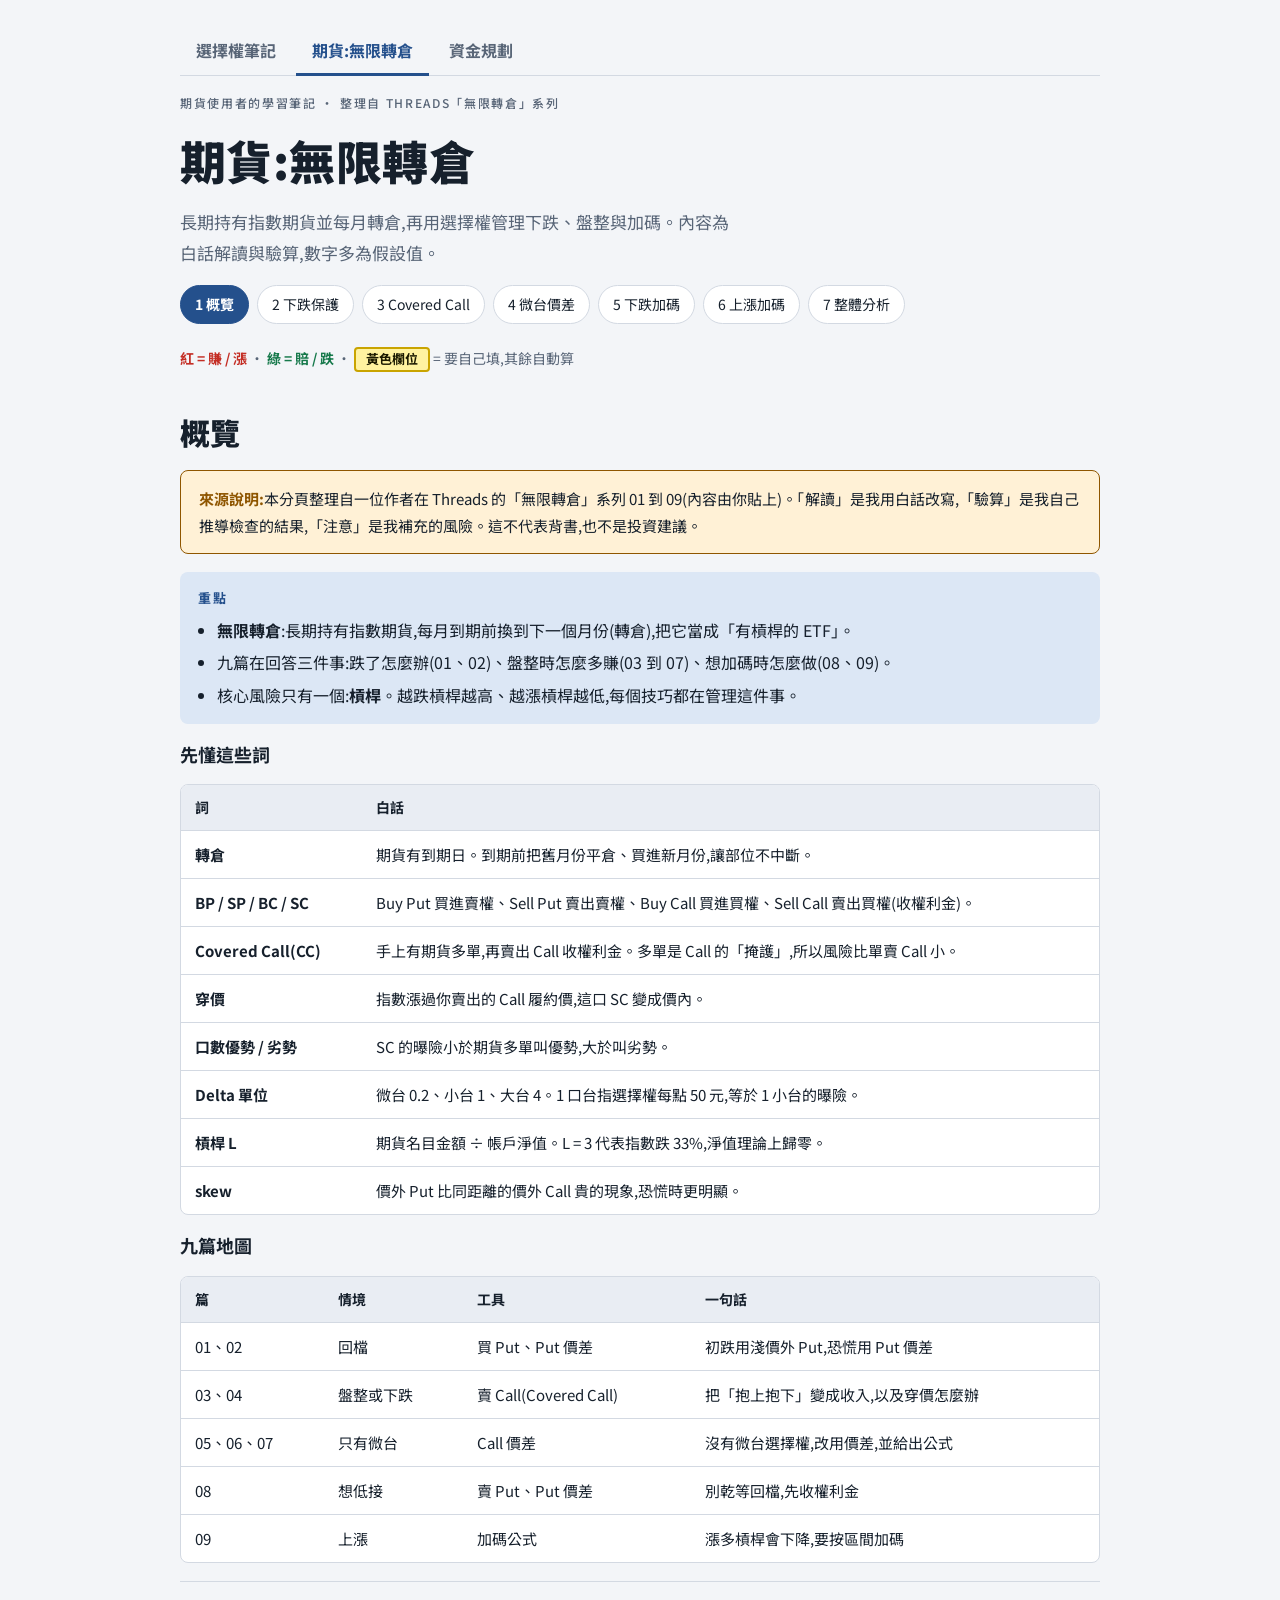
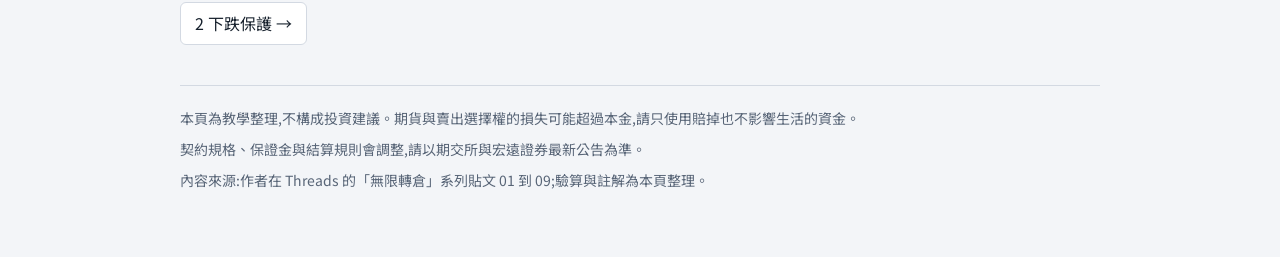
==== commit 5cd15214: "Add link to資金規劃 in futures.html" ====
--- a/public/futures.html
+++ b/public/futures.html
@@ -15,6 +15,7 @@
   <nav class="sitenav" aria-label="網站">
     <a href="index.html">選擇權筆記</a>
     <a href="futures.html" aria-current="page">期貨:無限轉倉</a>
+    <a href="plan.html">資金規劃</a>
   </nav>
   <span class="eyebrow">期貨使用者的學習筆記 · 整理自 Threads「無限轉倉」系列</span>
   <h1>期貨:無限轉倉</h1>
